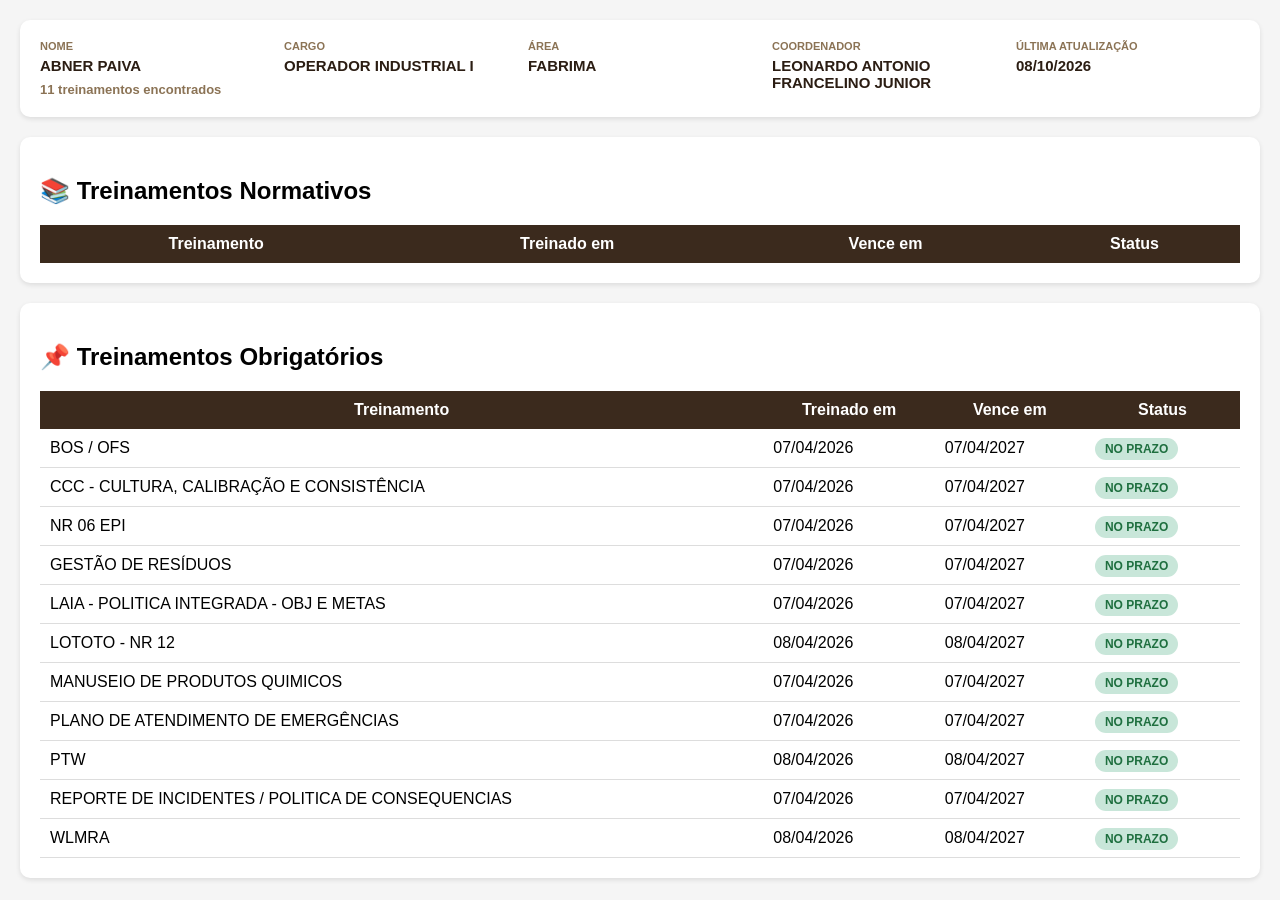
==== colaboradores/191_ABNER_PAIVA.html @ c3155c29 "Include training count and last update in collaborator info Added display of the number of trainings" ====
<!DOCTYPE html>
<html lang="pt-BR">

<head>
<meta charset="UTF-8">
<meta name="viewport" content="width=device-width, initial-scale=1">

<title>SHE Nexus V2</title>

<style>

body{
    font-family: Arial, sans-serif;
    margin:20px;
    background:#f5f5f5;
}

.card{
    background:white;
    padding:20px;
    border-radius:10px;
    margin-bottom:20px;
    box-shadow:0 2px 5px rgba(0,0,0,0.1);
}
.info-grid{
    display:grid;
    grid-template-columns:repeat(auto-fit,minmax(220px,1fr));
    gap:20px;
}

.info-item{
    display:flex;
    flex-direction:column;
}

.info-item span{
    font-size:11px;
    text-transform:uppercase;
    color:#8b7355;
    font-weight:700;
    margin-bottom:5px;
}

.info-item strong{
    font-size:15px;
    color:#2b1d13;
}
.section{
    background:white;
    padding:20px;
    border-radius:10px;
    margin-bottom:20px;
    box-shadow:0 2px 5px rgba(0,0,0,0.1);
}

table{
    width:100%;
    border-collapse:collapse;
}

th{
    background:#3b2a1d;
    color:white;
    padding:10px;
}

td{
    padding:10px;
    border-bottom:1px solid #ddd;
}

.badge{
    padding:4px 10px;
    border-radius:15px;
    font-size:12px;
    font-weight:bold;
}

.ok{
    background:#c8e6d9;
    color:#1e6f3f;
}

.vencido{
    background:#f5d1d1;
    color:#b32d2d;
}

.pendente{
    background:#fff3cd;
    color:#856404;
}

</style>

</head>

<body>

<div id="resultado"></div>

<script>

fetch('../dados.json')

.then(response => response.json())

.then(dados => {

    const arquivo = window.location.pathname
    .split('/')
    .pop();

const idfixo = arquivo.split('_')[0];

const colaborador = dados.filter(
    x => x.IDFIXO === idfixo
);
    
const quantidadeTreinamentos = colaborador.length;
    
    const info = colaborador[0];

    let obrigatoriosHTML = "";

    let normativosHTML = "";

    colaborador.forEach(item => {

        let classeStatus = "";

        if(item.STATUS === "NO PRAZO"){
            classeStatus = "ok";
        }

        else if(item.STATUS === "VENCIDO"){
            classeStatus = "vencido";
        }

        else{
            classeStatus = "pendente";
        }

        const linha = `
            <tr>
                <td>${item.TREINAMENTO}</td>
                <td>${item.TREINADO_EM}</td>
                <td>${item.VENCE_EM}</td>
                <td>
                    <span class="badge ${classeStatus}">
                        ${item.STATUS}
                    </span>
                </td>
            </tr>
        `;

        if(item.TIPO_TREINAMENTO === "NORM"){

            normativosHTML += linha;

        } else {

            obrigatoriosHTML += linha;

        }

    });

    document.getElementById("resultado").innerHTML = `

    <div class="card">

    <div class="info-grid">

        <div class="info-item">
            <span>Nome</span>
            <strong>${info.COLABORADOR_EXIBICAO}</strong>
            <div style="
    margin-top:8px;
    color:#8b7355;
    font-size:13px;
    font-weight:600;
">
    ${quantidadeTreinamentos} treinamentos encontrados
</div>
        </div>

        

        <div class="info-item">
            <span>Cargo</span>
            <strong>${info.CARGO}</strong>
        </div>

        <div class="info-item">
            <span>Área</span>
            <strong>${info.AREA}</strong>
        </div>

        <div class="info-item">
            <span>Coordenador</span>
            <strong>${info.COORDENADOR}</strong>
        </div>
        
        <div class="info-item">
    <span>Última Atualização</span>
    <strong>${info.ULTIMA_ATUALIZACAO_FORMATADA}</strong>
</div>

    </div>

</div>

    <div class="section">

        <h2>📚 Treinamentos Normativos</h2>

        <table>

            <thead>

                <tr>

                    <th>Treinamento</th>
                    <th>Treinado em</th>
                    <th>Vence em</th>
                    <th>Status</th>

                </tr>

            </thead>

            <tbody>

                ${normativosHTML}

            </tbody>

        </table>

    </div>

    <div class="section">

        <h2>📌 Treinamentos Obrigatórios</h2>

        <table>

            <thead>

                <tr>

                    <th>Treinamento</th>
                    <th>Treinado em</th>
                    <th>Vence em</th>
                    <th>Status</th>

                </tr>

            </thead>

            <tbody>

                ${obrigatoriosHTML}

            </tbody>

        </table>

    </div>

    `;

});

</script>

</body>

</html>
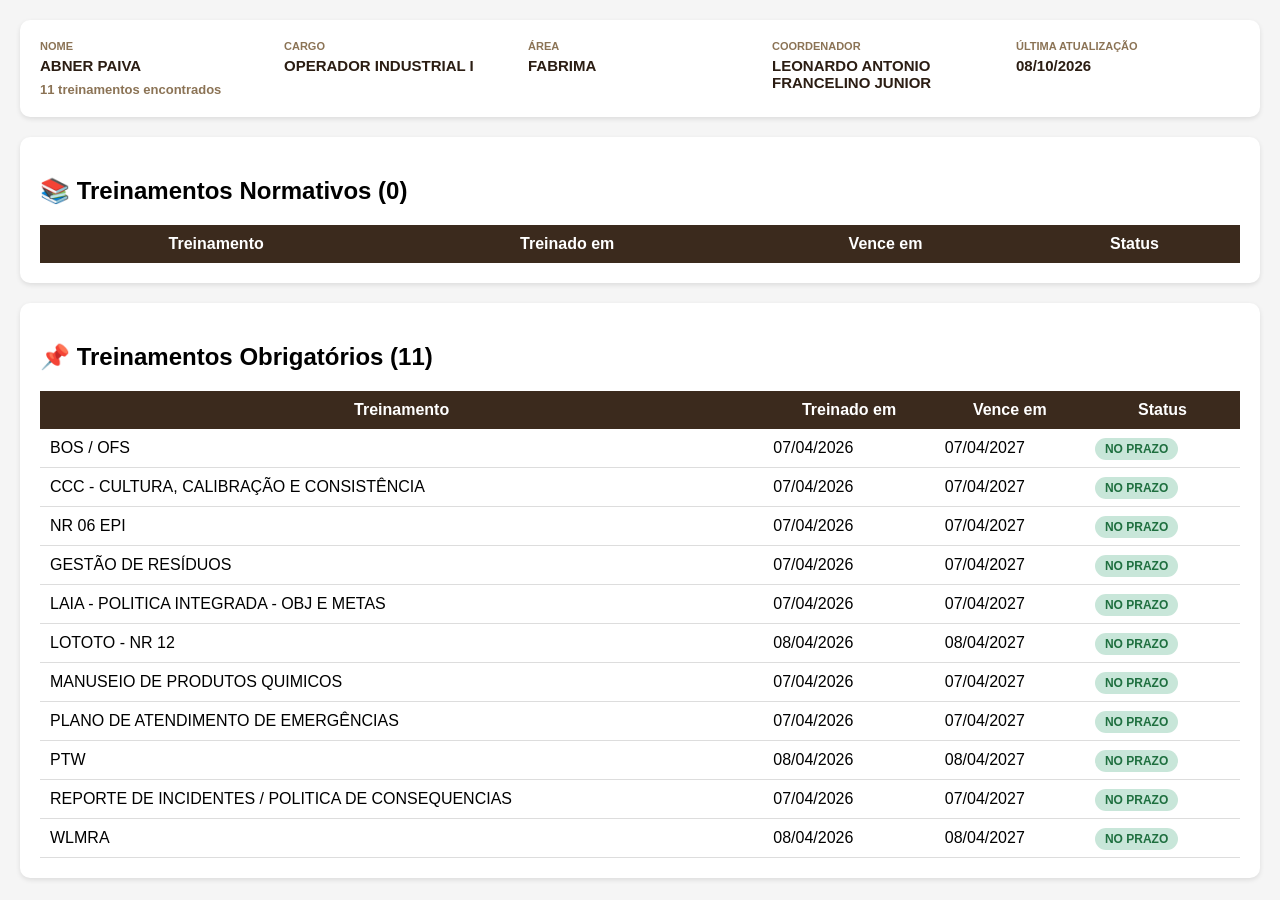
==== commit a6e1ed85: "Add total counters for trainings in HTML Added counters for mandatory and normative trainings to dis" ====
--- a/colaboradores/191_ABNER_PAIVA.html
+++ b/colaboradores/191_ABNER_PAIVA.html
@@ -122,8 +122,10 @@
     const info = colaborador[0];
 
     let obrigatoriosHTML = "";
-
     let normativosHTML = "";
+
+    let totalObrigatorios = 0;
+   let totalNormativos = 0;
 
     colaborador.forEach(item => {
 
@@ -156,13 +158,15 @@
 
         if(item.TIPO_TREINAMENTO === "NORM"){
 
-            normativosHTML += linha;
-
-        } else {
-
-            obrigatoriosHTML += linha;
-
-        }
+    normativosHTML += linha;
+    totalNormativos++;
+
+} else {
+
+    obrigatoriosHTML += linha;
+    totalObrigatorios++;
+
+}
 
     });
 
@@ -213,7 +217,7 @@
 
     <div class="section">
 
-        <h2>📚 Treinamentos Normativos</h2>
+        <h2>📚 Treinamentos Normativos (${totalNormativos})</h2>
 
         <table>
 
@@ -242,7 +246,7 @@
 
     <div class="section">
 
-        <h2>📌 Treinamentos Obrigatórios</h2>
+        <h2>📌 Treinamentos Obrigatórios (${totalObrigatorios})</h2>
 
         <table>
 
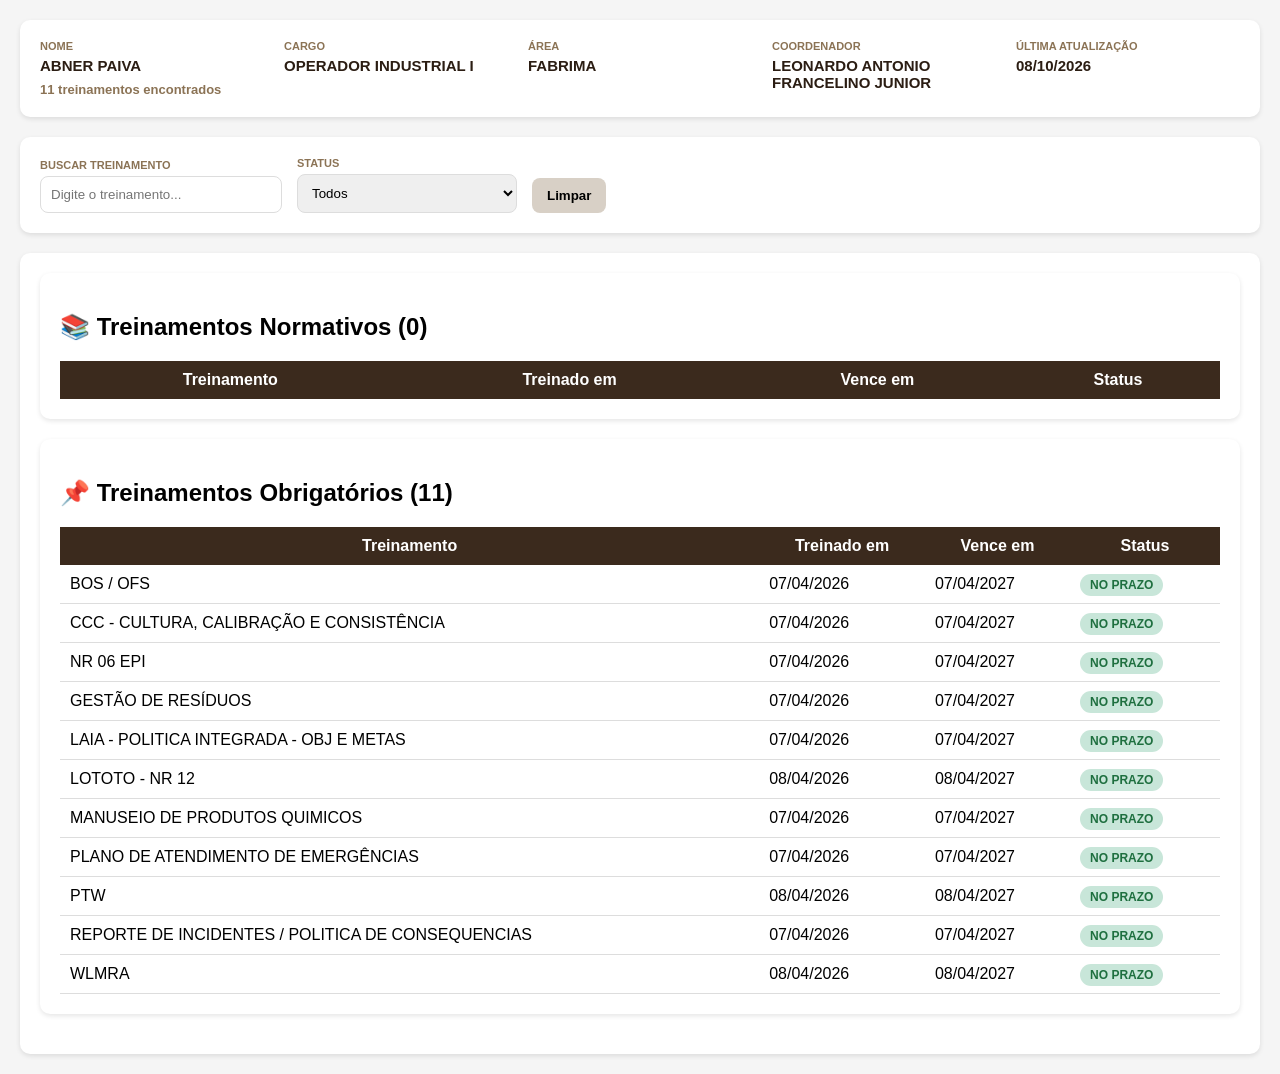
==== commit 4d3d7752: "Update 191_ABNER_PAIVA.html" ====
--- a/colaboradores/191_ABNER_PAIVA.html
+++ b/colaboradores/191_ABNER_PAIVA.html
@@ -89,6 +89,47 @@
 .pendente{
     background:#fff3cd;
     color:#856404;
+}
+    .filters{
+    background:white;
+    padding:20px;
+    border-radius:10px;
+    margin-bottom:20px;
+    display:flex;
+    gap:15px;
+    align-items:end;
+    flex-wrap:wrap;
+    box-shadow:0 2px 5px rgba(0,0,0,0.1);
+}
+
+.filter-group{
+    display:flex;
+    flex-direction:column;
+}
+
+.filter-group label{
+    font-size:11px;
+    font-weight:700;
+    text-transform:uppercase;
+    color:#8b7355;
+    margin-bottom:5px;
+}
+
+.filter-group input,
+.filter-group select{
+    padding:10px;
+    border:1px solid #ddd;
+    border-radius:8px;
+    min-width:220px;
+}
+
+.btn-limpar{
+    padding:10px 15px;
+    border:none;
+    border-radius:8px;
+    cursor:pointer;
+    background:#d8d0c6;
+    font-weight:bold;
 }
 
 </style>
@@ -214,6 +255,49 @@
     </div>
 
 </div>
+</div>
+
+<div class="filters">
+
+    <div class="filter-group">
+
+        <label>Buscar treinamento</label>
+
+        <input
+            type="text"
+            id="filtroTreinamento"
+            placeholder="Digite o treinamento..."
+        >
+
+    </div>
+
+    <div class="filter-group">
+
+        <label>Status</label>
+
+        <select id="filtroStatus">
+
+            <option value="">Todos</option>
+
+            <option value="NO PRAZO">NO PRAZO</option>
+
+            <option value="VENCIDO">VENCIDO</option>
+
+            <option value="PENDENTE">PENDENTE</option>
+
+        </select>
+
+    </div>
+
+    <button class="btn-limpar" id="btnLimpar">
+
+        Limpar
+
+    </button>
+
+</div>
+
+<div class="section">
 
     <div class="section">
 
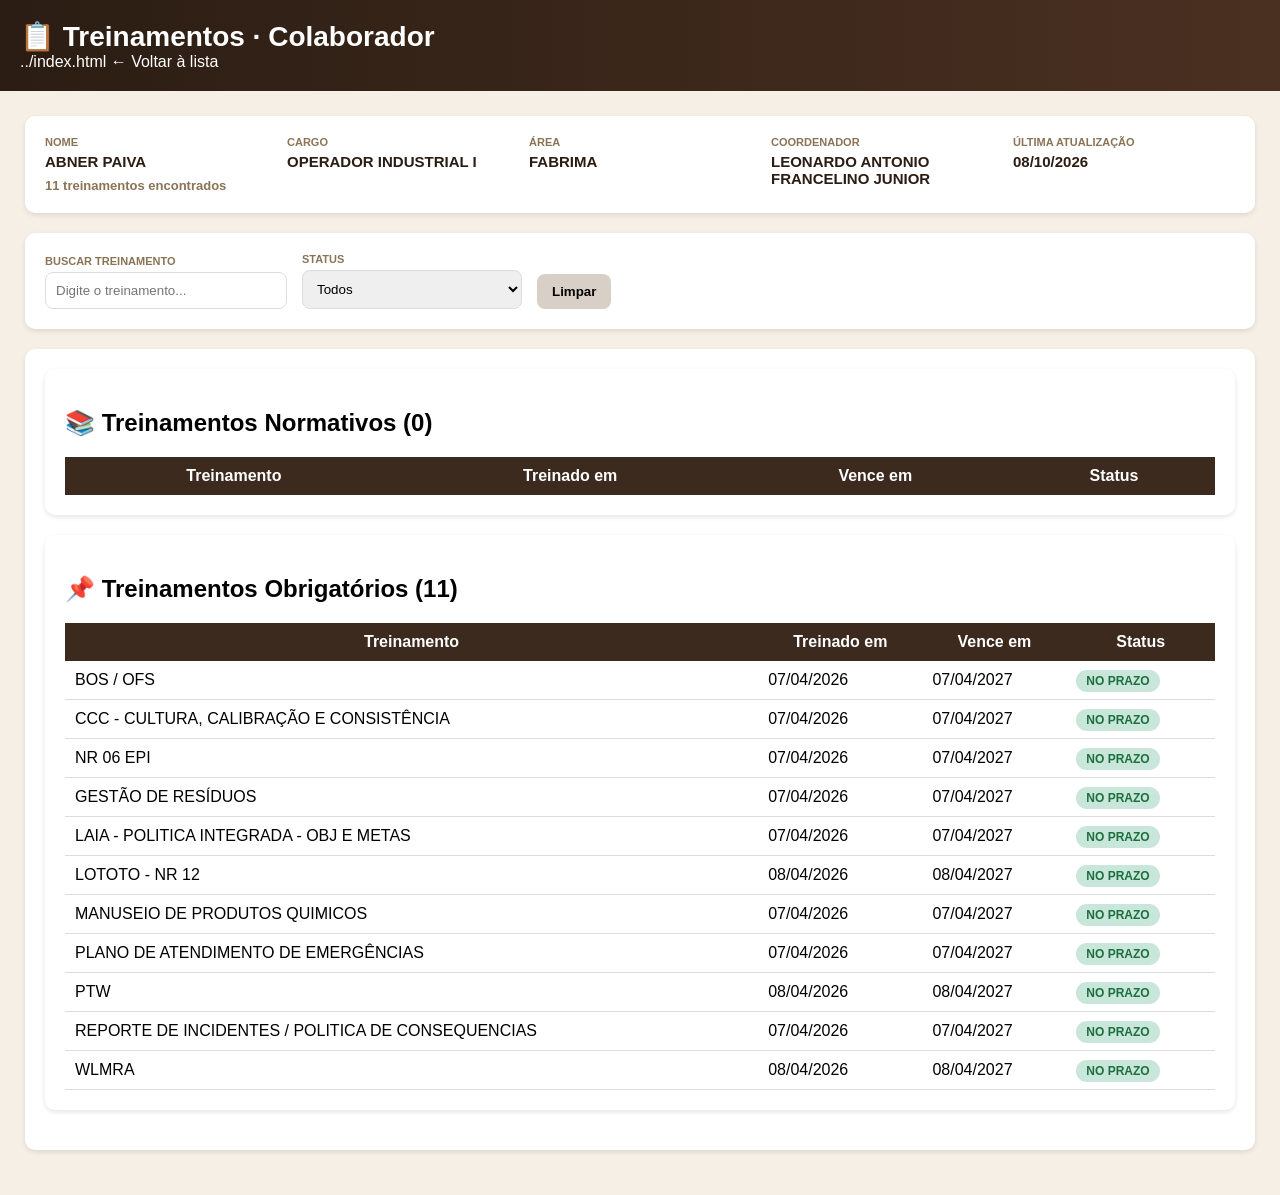
==== commit acc9d508: "Refactor styles in 191_ABNER_PAIVA.html Updated styles for body and header elements, added gradient " ====
--- a/colaboradores/191_ABNER_PAIVA.html
+++ b/colaboradores/191_ABNER_PAIVA.html
@@ -10,10 +10,33 @@
 <style>
 
 body{
-    font-family: Arial, sans-serif;
-    margin:20px;
-    background:#f5f5f5;
-}
+    margin:0;
+    font-family:'Segoe UI', Arial, sans-serif;
+    background:#f5efe6;
+}
+    .header{
+    background:linear-gradient(
+        90deg,
+        #2b1d13,
+        #4a3021
+    );
+
+    color:white;
+
+    padding:20px;
+}
+
+.header h1{
+    margin:0;
+    font-size:28px;
+}
+
+.header a{
+    color:#ffd6a8;
+    text-decoration:none;
+    font-size:14px;
+}
+
 
 .card{
     background:white;
@@ -26,6 +49,10 @@
     display:grid;
     grid-template-columns:repeat(auto-fit,minmax(220px,1fr));
     gap:20px;
+}
+    
+#resultado{
+    padding:25px;
 }
 
 .info-item{
@@ -137,6 +164,16 @@
 </head>
 
 <body>
+
+<div class="header">
+
+    <h1>📋 Treinamentos · Colaborador</h1>
+
+    ../index.html
+        ← Voltar à lista
+    </a>
+
+</div>
 
 <div id="resultado"></div>
 
@@ -358,8 +395,69 @@
     </div>
 
     `;
+function aplicarFiltros() {
+
+    const textoBusca =
+        document.getElementById("filtroTreinamento")
+        .value
+        .toLowerCase();
+
+    const statusSelecionado =
+        document.getElementById("filtroStatus")
+        .value;
+
+    const linhas = document.querySelectorAll("tbody tr");
+
+    linhas.forEach(linha => {
+
+        const treinamento =
+            linha.cells[0].innerText.toLowerCase();
+
+        const status =
+            linha.cells[3].innerText.trim();
+
+        const atendeTreinamento =
+            treinamento.includes(textoBusca);
+
+        const atendeStatus =
+            statusSelecionado === ""
+            ||
+            status === statusSelecionado;
+
+        if(atendeTreinamento && atendeStatus){
+
+            linha.style.display = "";
+
+        }
+        else{
+
+            linha.style.display = "none";
+
+        }
+
+    });
+
+}
+    document
+.getElementById("filtroTreinamento")
+.addEventListener("input", aplicarFiltros);
+
+document
+.getElementById("filtroStatus")
+.addEventListener("change", aplicarFiltros);
+
+    document
+.getElementById("btnLimpar")
+.addEventListener("click", () => {
+
+    document.getElementById("filtroTreinamento").value = "";
+
+    document.getElementById("filtroStatus").value = "";
+
+    aplicarFiltros();
 
 });
+});
 
 </script>
 
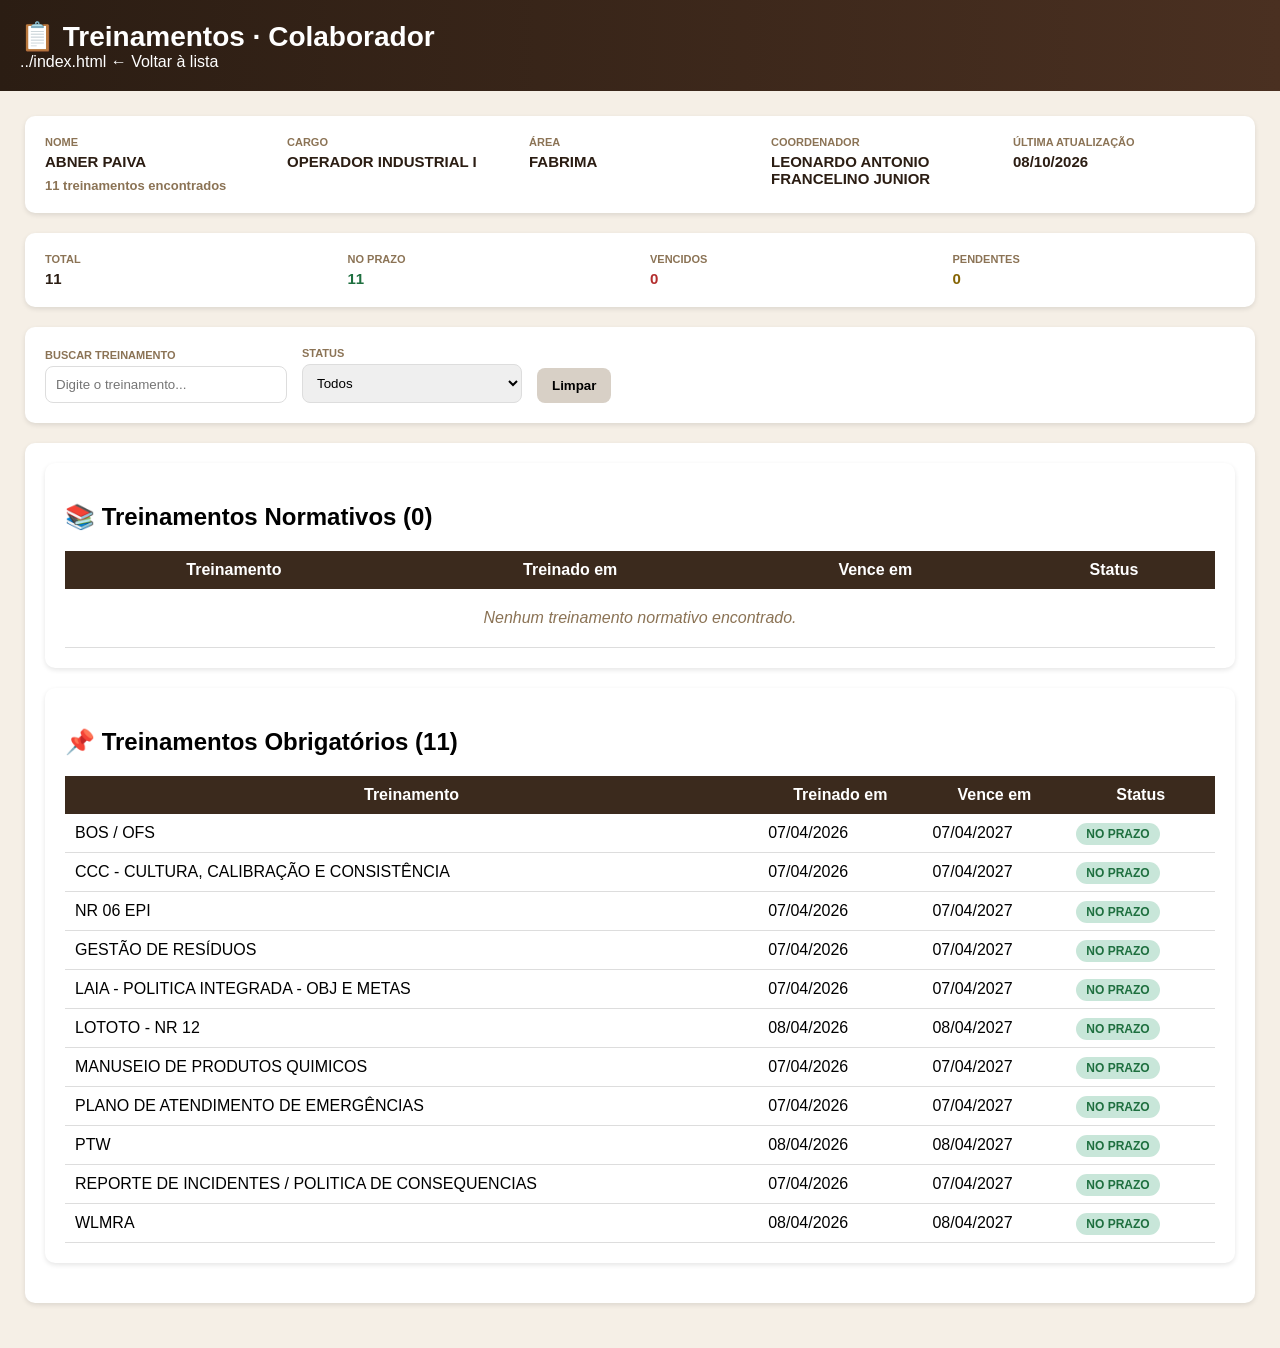
==== commit c71b5a60: "Enhance training status display and totals Added total counts for trainings and updated HTML structu" ====
--- a/colaboradores/191_ABNER_PAIVA.html
+++ b/colaboradores/191_ABNER_PAIVA.html
@@ -170,7 +170,8 @@
     <h1>📋 Treinamentos · Colaborador</h1>
 
     ../index.html
-        ← Voltar à lista
+    ← Voltar à lista
+</a>
     </a>
 
 </div>
@@ -204,11 +205,27 @@
 
     let totalObrigatorios = 0;
    let totalNormativos = 0;
+    
+    let totalNoPrazo = 0;
+let totalVencidos = 0;
+let totalPendentes = 0;
 
     colaborador.forEach(item => {
 
         let classeStatus = "";
 
+        if(item.STATUS === "NO PRAZO"){
+    totalNoPrazo++;
+}
+
+else if(item.STATUS === "VENCIDO"){
+    totalVencidos++;
+}
+
+else{
+    totalPendentes++;
+}
+        
         if(item.STATUS === "NO PRAZO"){
             classeStatus = "ok";
         }
@@ -292,6 +309,39 @@
     </div>
 
 </div>
+<div class="card">
+
+    <div class="info-grid">
+
+        <div class="info-item">
+            <span>Total</span>
+            <strong>${quantidadeTreinamentos}</strong>
+        </div>
+
+        <div class="info-item">
+            <span>No Prazo</span>
+            <strong style="color:#1e6f3f">
+                ${totalNoPrazo}
+            </strong>
+        </div>
+
+        <div class="info-item">
+            <span>Vencidos</span>
+            <strong style="color:#b32d2d">
+                ${totalVencidos}
+            </strong>
+        </div>
+
+        <div class="info-item">
+            <span>Pendentes</span>
+            <strong style="color:#856404">
+                ${totalPendentes}
+            </strong>
+        </div>
+
+    </div>
+
+</div>
 </div>
 
 <div class="filters">
@@ -357,7 +407,19 @@
 
             <tbody>
 
-                ${normativosHTML}
+                ${normativosHTML || `
+<tr>
+<td colspan="4"
+style="
+text-align:center;
+padding:20px;
+color:#8b7355;
+font-style:italic;
+">
+Nenhum treinamento normativo encontrado.
+</td>
+</tr>
+`}
 
             </tbody>
 
@@ -386,7 +448,19 @@
 
             <tbody>
 
-                ${obrigatoriosHTML}
+                ${obrigatoriosHTML || `
+<tr>
+<td colspan="4"
+style="
+text-align:center;
+padding:20px;
+color:#8b7355;
+font-style:italic;
+">
+Nenhum treinamento obrigatório encontrado.
+</td>
+</tr>
+`}
 
             </tbody>
 
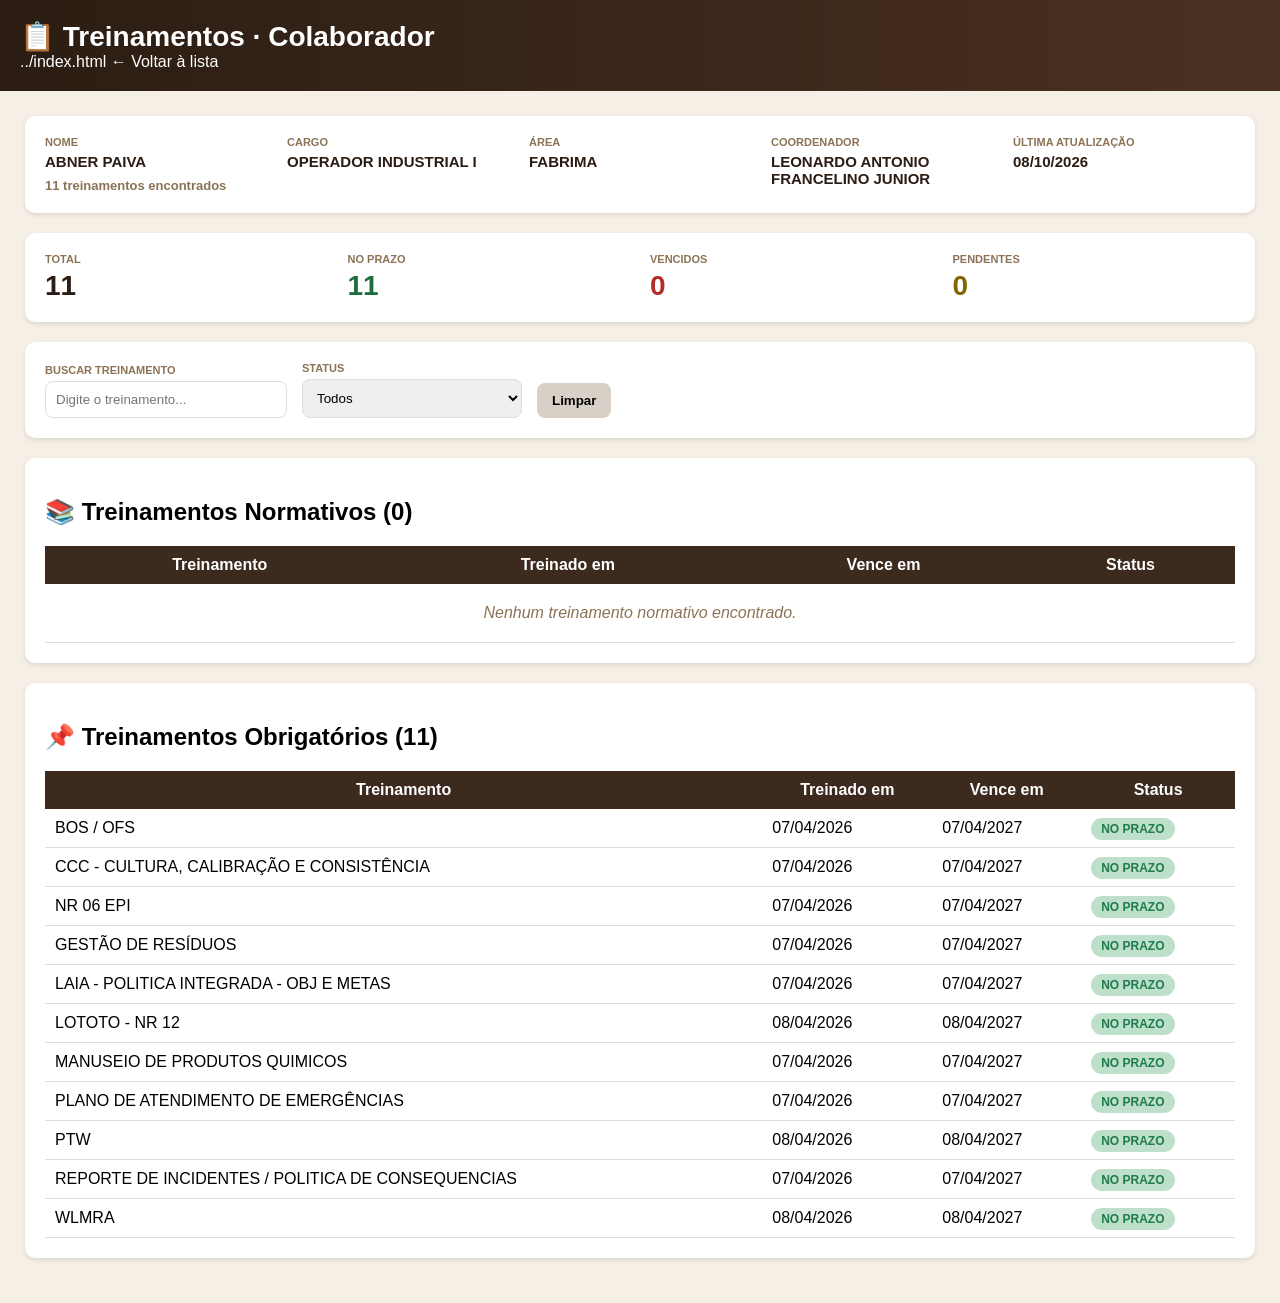
==== commit 5f460a4b: "Update styles and structure in ABNER_PAIVA.html" ====
--- a/colaboradores/191_ABNER_PAIVA.html
+++ b/colaboradores/191_ABNER_PAIVA.html
@@ -72,6 +72,9 @@
     font-size:15px;
     color:#2b1d13;
 }
+    .stats strong{
+    font-size:28px;
+}
 .section{
     background:white;
     padding:20px;
@@ -104,19 +107,20 @@
 }
 
 .ok{
-    background:#c8e6d9;
-    color:#1e6f3f;
+    background:#bedfc9;
+    color:#1f7c4e;
 }
 
 .vencido{
-    background:#f5d1d1;
-    color:#b32d2d;
+    background:#f4c7c7;
+    color:#a72323;
 }
 
 .pendente{
-    background:#fff3cd;
-    color:#856404;
-}
+    background:#f8e8b7;
+    color:#846000;
+}
+    
     .filters{
     background:white;
     padding:20px;
@@ -170,8 +174,7 @@
     <h1>📋 Treinamentos · Colaborador</h1>
 
     ../index.html
-    ← Voltar à lista
-</a>
+        ← Voltar à lista
     </a>
 
 </div>
@@ -313,26 +316,26 @@
 
     <div class="info-grid">
 
-        <div class="info-item">
+        <div class="info-item stats">
             <span>Total</span>
             <strong>${quantidadeTreinamentos}</strong>
         </div>
 
-        <div class="info-item">
+        <div class="info-item stats">
             <span>No Prazo</span>
             <strong style="color:#1e6f3f">
                 ${totalNoPrazo}
             </strong>
         </div>
 
-        <div class="info-item">
+        <div class="info-item stats">
             <span>Vencidos</span>
             <strong style="color:#b32d2d">
                 ${totalVencidos}
             </strong>
         </div>
 
-        <div class="info-item">
+        <div class="info-item stats">
             <span>Pendentes</span>
             <strong style="color:#856404">
                 ${totalPendentes}
@@ -385,8 +388,6 @@
 </div>
 
 <div class="section">
-
-    <div class="section">
 
         <h2>📚 Treinamentos Normativos (${totalNormativos})</h2>
 
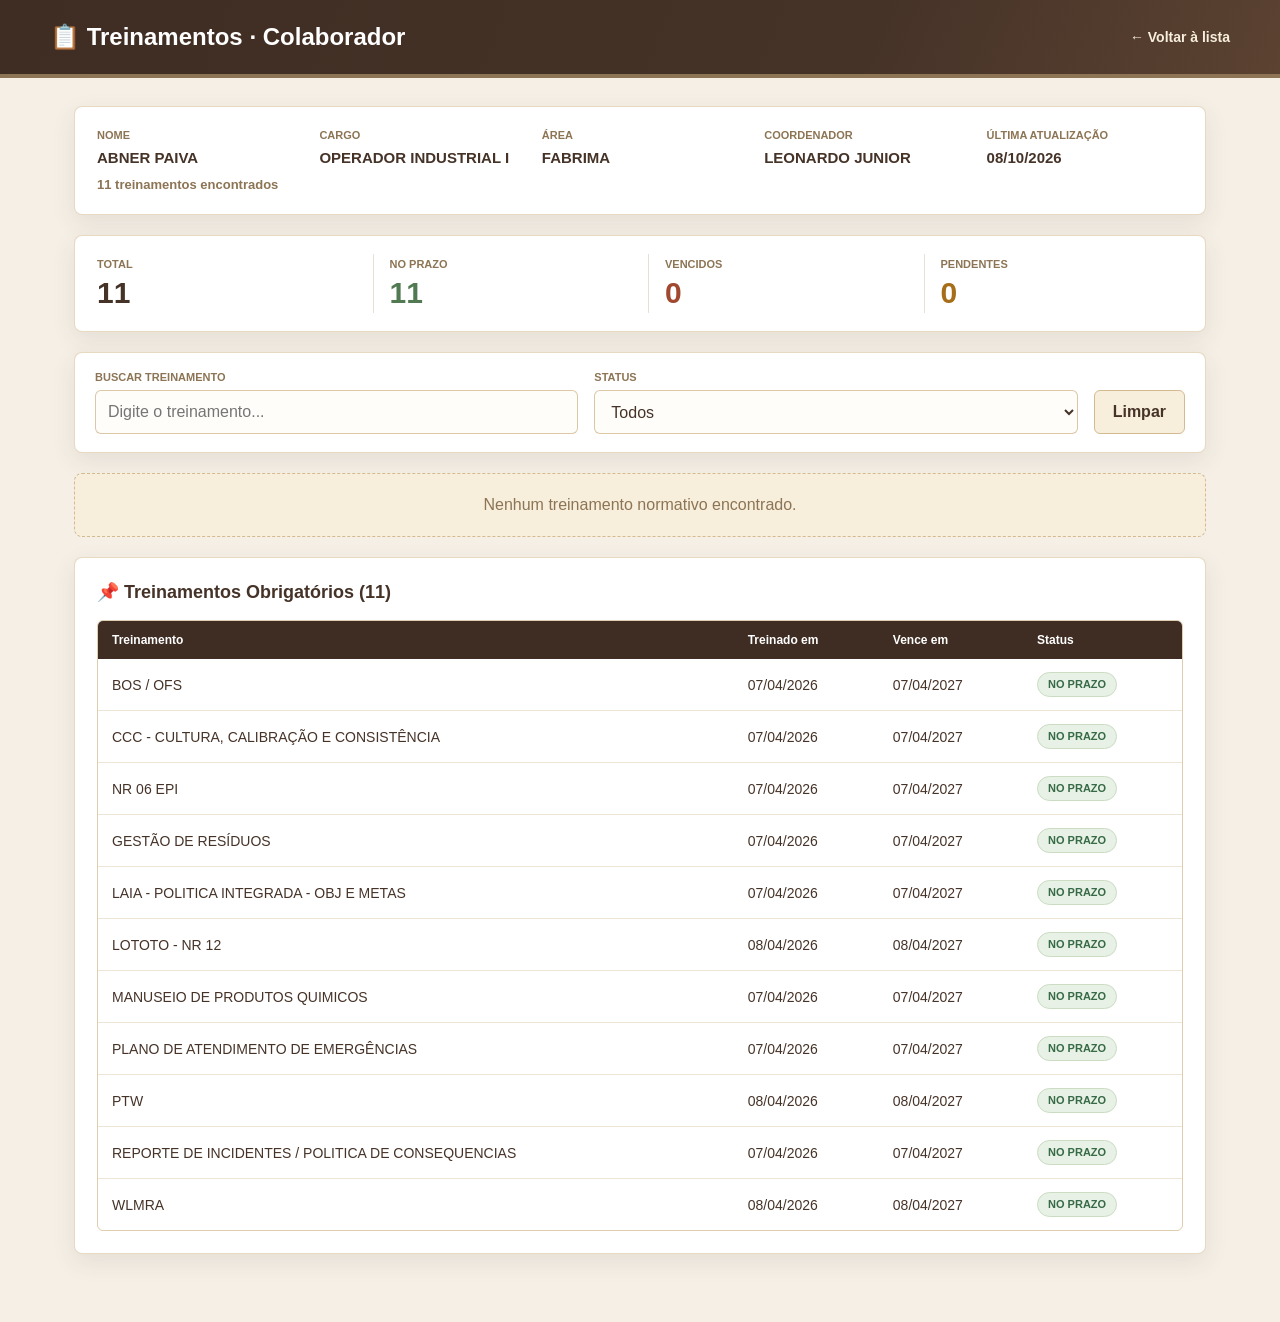
==== commit 89a84588: "feat: publish dynamic collaborator directory" ====
--- a/colaboradores/191_ABNER_PAIVA.html
+++ b/colaboradores/191_ABNER_PAIVA.html
@@ -7,534 +7,22 @@
 
 <title>SHE Nexus V2</title>
 
-<style>
-
-body{
-    margin:0;
-    font-family:'Segoe UI', Arial, sans-serif;
-    background:#f5efe6;
-}
-    .header{
-    background:linear-gradient(
-        90deg,
-        #2b1d13,
-        #4a3021
-    );
-
-    color:white;
-
-    padding:20px;
-}
-
-.header h1{
-    margin:0;
-    font-size:28px;
-}
-
-.header a{
-    color:#ffd6a8;
-    text-decoration:none;
-    font-size:14px;
-}
-
-
-.card{
-    background:white;
-    padding:20px;
-    border-radius:10px;
-    margin-bottom:20px;
-    box-shadow:0 2px 5px rgba(0,0,0,0.1);
-}
-.info-grid{
-    display:grid;
-    grid-template-columns:repeat(auto-fit,minmax(220px,1fr));
-    gap:20px;
-}
-    
-#resultado{
-    padding:25px;
-}
-
-.info-item{
-    display:flex;
-    flex-direction:column;
-}
-
-.info-item span{
-    font-size:11px;
-    text-transform:uppercase;
-    color:#8b7355;
-    font-weight:700;
-    margin-bottom:5px;
-}
-
-.info-item strong{
-    font-size:15px;
-    color:#2b1d13;
-}
-    .stats strong{
-    font-size:28px;
-}
-.section{
-    background:white;
-    padding:20px;
-    border-radius:10px;
-    margin-bottom:20px;
-    box-shadow:0 2px 5px rgba(0,0,0,0.1);
-}
-
-table{
-    width:100%;
-    border-collapse:collapse;
-}
-
-th{
-    background:#3b2a1d;
-    color:white;
-    padding:10px;
-}
-
-td{
-    padding:10px;
-    border-bottom:1px solid #ddd;
-}
-
-.badge{
-    padding:4px 10px;
-    border-radius:15px;
-    font-size:12px;
-    font-weight:bold;
-}
-
-.ok{
-    background:#bedfc9;
-    color:#1f7c4e;
-}
-
-.vencido{
-    background:#f4c7c7;
-    color:#a72323;
-}
-
-.pendente{
-    background:#f8e8b7;
-    color:#846000;
-}
-    
-    .filters{
-    background:white;
-    padding:20px;
-    border-radius:10px;
-    margin-bottom:20px;
-    display:flex;
-    gap:15px;
-    align-items:end;
-    flex-wrap:wrap;
-    box-shadow:0 2px 5px rgba(0,0,0,0.1);
-}
-
-.filter-group{
-    display:flex;
-    flex-direction:column;
-}
-
-.filter-group label{
-    font-size:11px;
-    font-weight:700;
-    text-transform:uppercase;
-    color:#8b7355;
-    margin-bottom:5px;
-}
-
-.filter-group input,
-.filter-group select{
-    padding:10px;
-    border:1px solid #ddd;
-    border-radius:8px;
-    min-width:220px;
-}
-
-.btn-limpar{
-    padding:10px 15px;
-    border:none;
-    border-radius:8px;
-    cursor:pointer;
-    background:#d8d0c6;
-    font-weight:bold;
-}
-
-</style>
+<link rel="stylesheet" href="../styles.css">
 
 </head>
 
 <body>
 
-<div class="header">
+<header class="header">
+    <div class="header-inner">
+        <h1>📋 Treinamentos · Colaborador</h1>
+        <a href="../index.html">← Voltar à lista</a>
+    </div>
+</header>
 
-    <h1>📋 Treinamentos · Colaborador</h1>
+<main id="resultado"></main>
 
-    ../index.html
-        ← Voltar à lista
-    </a>
-
-</div>
-
-<div id="resultado"></div>
-
-<script>
-
-fetch('../dados.json')
-
-.then(response => response.json())
-
-.then(dados => {
-
-    const arquivo = window.location.pathname
-    .split('/')
-    .pop();
-
-const idfixo = arquivo.split('_')[0];
-
-const colaborador = dados.filter(
-    x => x.IDFIXO === idfixo
-);
-    
-const quantidadeTreinamentos = colaborador.length;
-    
-    const info = colaborador[0];
-
-    let obrigatoriosHTML = "";
-    let normativosHTML = "";
-
-    let totalObrigatorios = 0;
-   let totalNormativos = 0;
-    
-    let totalNoPrazo = 0;
-let totalVencidos = 0;
-let totalPendentes = 0;
-
-    colaborador.forEach(item => {
-
-        let classeStatus = "";
-
-        if(item.STATUS === "NO PRAZO"){
-    totalNoPrazo++;
-}
-
-else if(item.STATUS === "VENCIDO"){
-    totalVencidos++;
-}
-
-else{
-    totalPendentes++;
-}
-        
-        if(item.STATUS === "NO PRAZO"){
-            classeStatus = "ok";
-        }
-
-        else if(item.STATUS === "VENCIDO"){
-            classeStatus = "vencido";
-        }
-
-        else{
-            classeStatus = "pendente";
-        }
-
-        const linha = `
-            <tr>
-                <td>${item.TREINAMENTO}</td>
-                <td>${item.TREINADO_EM}</td>
-                <td>${item.VENCE_EM}</td>
-                <td>
-                    <span class="badge ${classeStatus}">
-                        ${item.STATUS}
-                    </span>
-                </td>
-            </tr>
-        `;
-
-        if(item.TIPO_TREINAMENTO === "NORM"){
-
-    normativosHTML += linha;
-    totalNormativos++;
-
-} else {
-
-    obrigatoriosHTML += linha;
-    totalObrigatorios++;
-
-}
-
-    });
-
-    document.getElementById("resultado").innerHTML = `
-
-    <div class="card">
-
-    <div class="info-grid">
-
-        <div class="info-item">
-            <span>Nome</span>
-            <strong>${info.COLABORADOR_EXIBICAO}</strong>
-            <div style="
-    margin-top:8px;
-    color:#8b7355;
-    font-size:13px;
-    font-weight:600;
-">
-    ${quantidadeTreinamentos} treinamentos encontrados
-</div>
-        </div>
-
-        
-
-        <div class="info-item">
-            <span>Cargo</span>
-            <strong>${info.CARGO}</strong>
-        </div>
-
-        <div class="info-item">
-            <span>Área</span>
-            <strong>${info.AREA}</strong>
-        </div>
-
-        <div class="info-item">
-            <span>Coordenador</span>
-            <strong>${info.COORDENADOR}</strong>
-        </div>
-        
-        <div class="info-item">
-    <span>Última Atualização</span>
-    <strong>${info.ULTIMA_ATUALIZACAO_FORMATADA}</strong>
-</div>
-
-    </div>
-
-</div>
-<div class="card">
-
-    <div class="info-grid">
-
-        <div class="info-item stats">
-            <span>Total</span>
-            <strong>${quantidadeTreinamentos}</strong>
-        </div>
-
-        <div class="info-item stats">
-            <span>No Prazo</span>
-            <strong style="color:#1e6f3f">
-                ${totalNoPrazo}
-            </strong>
-        </div>
-
-        <div class="info-item stats">
-            <span>Vencidos</span>
-            <strong style="color:#b32d2d">
-                ${totalVencidos}
-            </strong>
-        </div>
-
-        <div class="info-item stats">
-            <span>Pendentes</span>
-            <strong style="color:#856404">
-                ${totalPendentes}
-            </strong>
-        </div>
-
-    </div>
-
-</div>
-</div>
-
-<div class="filters">
-
-    <div class="filter-group">
-
-        <label>Buscar treinamento</label>
-
-        <input
-            type="text"
-            id="filtroTreinamento"
-            placeholder="Digite o treinamento..."
-        >
-
-    </div>
-
-    <div class="filter-group">
-
-        <label>Status</label>
-
-        <select id="filtroStatus">
-
-            <option value="">Todos</option>
-
-            <option value="NO PRAZO">NO PRAZO</option>
-
-            <option value="VENCIDO">VENCIDO</option>
-
-            <option value="PENDENTE">PENDENTE</option>
-
-        </select>
-
-    </div>
-
-    <button class="btn-limpar" id="btnLimpar">
-
-        Limpar
-
-    </button>
-
-</div>
-
-<div class="section">
-
-        <h2>📚 Treinamentos Normativos (${totalNormativos})</h2>
-
-        <table>
-
-            <thead>
-
-                <tr>
-
-                    <th>Treinamento</th>
-                    <th>Treinado em</th>
-                    <th>Vence em</th>
-                    <th>Status</th>
-
-                </tr>
-
-            </thead>
-
-            <tbody>
-
-                ${normativosHTML || `
-<tr>
-<td colspan="4"
-style="
-text-align:center;
-padding:20px;
-color:#8b7355;
-font-style:italic;
-">
-Nenhum treinamento normativo encontrado.
-</td>
-</tr>
-`}
-
-            </tbody>
-
-        </table>
-
-    </div>
-
-    <div class="section">
-
-        <h2>📌 Treinamentos Obrigatórios (${totalObrigatorios})</h2>
-
-        <table>
-
-            <thead>
-
-                <tr>
-
-                    <th>Treinamento</th>
-                    <th>Treinado em</th>
-                    <th>Vence em</th>
-                    <th>Status</th>
-
-                </tr>
-
-            </thead>
-
-            <tbody>
-
-                ${obrigatoriosHTML || `
-<tr>
-<td colspan="4"
-style="
-text-align:center;
-padding:20px;
-color:#8b7355;
-font-style:italic;
-">
-Nenhum treinamento obrigatório encontrado.
-</td>
-</tr>
-`}
-
-            </tbody>
-
-        </table>
-
-    </div>
-
-    `;
-function aplicarFiltros() {
-
-    const textoBusca =
-        document.getElementById("filtroTreinamento")
-        .value
-        .toLowerCase();
-
-    const statusSelecionado =
-        document.getElementById("filtroStatus")
-        .value;
-
-    const linhas = document.querySelectorAll("tbody tr");
-
-    linhas.forEach(linha => {
-
-        const treinamento =
-            linha.cells[0].innerText.toLowerCase();
-
-        const status =
-            linha.cells[3].innerText.trim();
-
-        const atendeTreinamento =
-            treinamento.includes(textoBusca);
-
-        const atendeStatus =
-            statusSelecionado === ""
-            ||
-            status === statusSelecionado;
-
-        if(atendeTreinamento && atendeStatus){
-
-            linha.style.display = "";
-
-        }
-        else{
-
-            linha.style.display = "none";
-
-        }
-
-    });
-
-}
-    document
-.getElementById("filtroTreinamento")
-.addEventListener("input", aplicarFiltros);
-
-document
-.getElementById("filtroStatus")
-.addEventListener("change", aplicarFiltros);
-
-    document
-.getElementById("btnLimpar")
-.addEventListener("click", () => {
-
-    document.getElementById("filtroTreinamento").value = "";
-
-    document.getElementById("filtroStatus").value = "";
-
-    aplicarFiltros();
-
-});
-});
-
-</script>
+<script src="../app.js" defer></script>
 
 </body>
 
--- a/styles.css
+++ b/styles.css
@@ -0,0 +1,504 @@
+:root {
+    color-scheme: light;
+    font-family: "Segoe UI", Arial, sans-serif;
+    color: #463328;
+    background: #f5efe6;
+    font-synthesis: none;
+    text-rendering: optimizeLegibility;
+    --ink: #463328;
+    --muted: #8c7454;
+    --line: #e8dcc8;
+    --surface: #ffffff;
+    --brown-primary: #463328;
+    --brown-dark: #3f2c22;
+    --mocha: #8c7454;
+    --latte: #d3ba91;
+    --ambition: #a04830;
+    --freedom: #cc902d;
+    --crema: #f7eedc;
+    --page-bg: #f5efe6;
+    --shadow: 0 8px 24px rgba(70, 51, 40, 0.09);
+}
+
+* {
+    box-sizing: border-box;
+}
+
+body {
+    min-width: 320px;
+    margin: 0;
+    background: var(--page-bg);
+}
+
+.header {
+    padding: 22px max(24px, calc((100% - 1180px) / 2));
+    color: #fff;
+    background: linear-gradient(112deg, #3f2c22, #463328 68%, #5b4231);
+    border-bottom: 4px solid var(--mocha);
+}
+
+.header-inner {
+    display: flex;
+    align-items: center;
+    justify-content: space-between;
+    gap: 20px;
+    max-width: 1180px;
+    margin: 0 auto;
+}
+
+.header h1 {
+    margin: 0;
+    font-size: 24px;
+    line-height: 1.25;
+}
+
+.header a {
+    flex: 0 0 auto;
+    color: var(--crema);
+    font-size: 14px;
+    font-weight: 650;
+    text-decoration: none;
+}
+
+.header a:hover,
+.header a:focus-visible {
+    color: #fff;
+    text-decoration: underline;
+    text-underline-offset: 4px;
+}
+
+#resultado {
+    width: min(1180px, 100%);
+    margin: 0 auto;
+    padding: 28px 24px 48px;
+}
+
+.directory-main {
+    width: min(1180px, 100%);
+    margin: 0 auto;
+    padding: 28px 24px 48px;
+}
+
+.directory-heading {
+    display: flex;
+    align-items: end;
+    justify-content: space-between;
+    gap: 20px;
+    margin-bottom: 18px;
+}
+
+.directory-heading h2 {
+    margin: 0;
+    color: var(--brown-primary);
+    font-size: 22px;
+}
+
+.directory-summary {
+    margin: 7px 0 0;
+    color: var(--muted);
+    font-size: 14px;
+}
+
+.directory-sort {
+    flex: 0 1 210px;
+}
+
+.directory-filters {
+    margin-bottom: 14px;
+}
+
+.directory-grid {
+    display: grid;
+    grid-template-columns: repeat(auto-fill, minmax(min(100%, 280px), 1fr));
+    gap: 14px;
+}
+
+.directory-grid > .employee-card {
+    min-width: 0;
+    margin: 0;
+    padding: 19px;
+}
+
+.employee-card h3 {
+    margin: 0 0 16px;
+    font-size: 17px;
+    line-height: 1.35;
+    overflow-wrap: anywhere;
+}
+
+.employee-card h3 a {
+    color: var(--brown-primary);
+    text-decoration: none;
+}
+
+.employee-card h3 a:hover,
+.employee-card h3 a:focus-visible {
+    color: var(--ambition);
+    text-decoration: underline;
+    text-underline-offset: 3px;
+}
+
+.employee-details {
+    display: grid;
+    gap: 12px;
+    margin: 0;
+}
+
+.employee-details dt {
+    margin-bottom: 4px;
+    color: var(--mocha);
+    font-size: 10px;
+    font-weight: 750;
+    text-transform: uppercase;
+}
+
+.employee-details dd {
+    margin: 0;
+    color: var(--ink);
+    font-size: 14px;
+    line-height: 1.4;
+    overflow-wrap: anywhere;
+}
+
+.directory-status {
+    margin: 0 0 14px;
+    color: var(--muted);
+    font-size: 14px;
+}
+
+.card,
+.section,
+.filters {
+    margin-bottom: 20px;
+    padding: 22px;
+    background: var(--surface);
+    border: 1px solid rgba(211, 186, 145, 0.55);
+    border-radius: 8px;
+    box-shadow: var(--shadow);
+}
+
+.info-grid {
+    display: grid;
+    grid-template-columns: repeat(auto-fit, minmax(min(100%, 190px), 1fr));
+    gap: 22px 26px;
+}
+
+.info-item {
+    display: flex;
+    min-width: 0;
+    flex-direction: column;
+    gap: 6px;
+}
+
+.info-item > span {
+    color: var(--muted);
+    font-size: 11px;
+    font-weight: 750;
+    text-transform: uppercase;
+}
+
+.info-item > strong {
+    color: var(--ink);
+    font-size: 15px;
+    line-height: 1.4;
+    overflow-wrap: anywhere;
+}
+
+.training-count {
+    margin-top: 3px;
+    color: var(--muted);
+    font-size: 13px;
+    font-weight: 600;
+}
+
+.stats-card {
+    padding: 18px 22px;
+    background: var(--surface);
+    border-color: rgba(211, 186, 145, 0.55);
+}
+
+.stats-card .info-grid {
+    grid-template-columns: repeat(4, minmax(0, 1fr));
+    gap: 16px;
+}
+
+.stats-card .info-item {
+    padding: 4px 16px;
+    border-left: 1px solid rgba(140, 116, 84, 0.22);
+}
+
+.stats-card .info-item:first-child {
+    padding-left: 0;
+    border-left: 0;
+}
+
+.stats-card .info-item > span {
+    color: var(--mocha);
+}
+
+.stats-card .stats strong {
+    color: var(--brown-primary);
+    font-size: 30px;
+    line-height: 1.1;
+    font-variant-numeric: tabular-nums;
+}
+
+.stats-card .stat-total strong {
+    color: var(--brown-primary);
+}
+
+.stats-card .stat-good strong {
+    color: #527a52;
+}
+
+.stats-card .stat-overdue strong {
+    color: var(--ambition);
+}
+
+.stats-card .stat-pending strong {
+    color: #a66e18;
+}
+
+.filters {
+    display: flex;
+    align-items: end;
+    flex-wrap: wrap;
+    gap: 16px;
+    padding: 18px 20px;
+}
+
+.filter-group {
+    display: flex;
+    min-width: 0;
+    flex: 1 1 240px;
+    flex-direction: column;
+    gap: 7px;
+}
+
+.filter-group label {
+    color: var(--muted);
+    font-size: 11px;
+    font-weight: 750;
+    text-transform: uppercase;
+}
+
+.filter-group input,
+.filter-group select {
+    width: 100%;
+    min-height: 44px;
+    padding: 10px 12px;
+    color: var(--ink);
+    background: #fffdfa;
+    border: 1px solid rgba(211, 186, 145, 0.8);
+    border-radius: 6px;
+    font: inherit;
+}
+
+.filter-group input:focus,
+.filter-group select:focus {
+    outline: 3px solid rgba(160, 72, 48, 0.14);
+    border-color: var(--ambition);
+}
+
+.btn-limpar {
+    min-height: 44px;
+    padding: 10px 18px;
+    color: var(--brown-primary);
+    background: var(--crema);
+    border: 1px solid var(--latte);
+    border-radius: 6px;
+    cursor: pointer;
+    font: inherit;
+    font-weight: 700;
+}
+
+.btn-limpar:hover,
+.btn-limpar:focus-visible {
+    background: #efe1c7;
+}
+
+.section h2 {
+    margin: 0 0 16px;
+    color: var(--ink);
+    font-size: 18px;
+    line-height: 1.35;
+}
+
+.table-scroll {
+    overflow-x: auto;
+    border: 1px solid rgba(211, 186, 145, 0.72);
+    border-radius: 6px;
+}
+
+.training-total {
+    font-variant-numeric: tabular-nums;
+}
+
+table {
+    width: 100%;
+    border-collapse: collapse;
+    text-align: left;
+}
+
+th {
+    padding: 12px 14px;
+    color: #fff;
+    background: var(--brown-dark);
+    font-size: 12px;
+    font-weight: 700;
+    white-space: nowrap;
+}
+
+td {
+    padding: 13px 14px;
+    border-bottom: 1px solid #eee5d7;
+    font-size: 14px;
+}
+
+tbody tr:last-child td {
+    border-bottom: 0;
+}
+
+tbody tr:hover {
+    background: #fbf6eb;
+}
+
+.badge {
+    display: inline-flex;
+    align-items: center;
+    min-height: 25px;
+    padding: 4px 10px;
+    border: 1px solid transparent;
+    border-radius: 999px;
+    font-size: 11px;
+    font-weight: 800;
+    line-height: 1.2;
+    white-space: nowrap;
+}
+
+.ok {
+    color: #376a47;
+    background: #e8f1e5;
+    border-color: #cbdcc3;
+}
+
+.vencido {
+    color: #963f2b;
+    background: #f8e7e1;
+    border-color: #ebc9bd;
+}
+
+.pendente {
+    color: #8c5d16;
+    background: #fbf0d7;
+    border-color: #ead7aa;
+}
+
+.empty-state {
+    margin-bottom: 20px;
+    padding: 22px;
+    color: var(--muted);
+    background: var(--crema);
+    border: 1px dashed var(--latte);
+    border-radius: 8px;
+    text-align: center;
+}
+
+@media (max-width: 640px) {
+    .header {
+        padding: 18px 16px;
+    }
+
+    .header-inner {
+        align-items: flex-start;
+        flex-direction: column;
+        gap: 12px;
+    }
+
+    .header h1 {
+        font-size: 21px;
+    }
+
+    #resultado {
+        padding: 18px 14px 32px;
+    }
+
+    .directory-main {
+        padding: 20px 14px 32px;
+    }
+
+    .directory-heading {
+        align-items: stretch;
+        flex-direction: column;
+        gap: 14px;
+    }
+
+    .directory-sort {
+        flex-basis: auto;
+    }
+
+    .card,
+    .section {
+        padding: 17px;
+    }
+
+    .stats-card {
+        padding: 16px;
+    }
+
+    .stats-card .info-grid {
+        grid-template-columns: repeat(2, minmax(0, 1fr));
+        gap: 18px 8px;
+    }
+
+    .stats-card .info-item {
+        padding: 0 10px;
+    }
+
+    .stats-card .info-item:nth-child(odd) {
+        padding-left: 0;
+        border-left: 0;
+    }
+
+    .filters {
+        align-items: stretch;
+        padding: 16px;
+    }
+
+    .filter-group {
+        flex-basis: 100%;
+    }
+
+    .btn-limpar {
+        width: 100%;
+    }
+
+    th,
+    td {
+        padding: 11px 12px;
+    }
+}
+
+@media (max-width: 767px) {
+    .table-scroll {
+        max-height: 60vh;
+        overflow: auto;
+        scroll-behavior: smooth;
+        overscroll-behavior: contain;
+    }
+
+    table {
+        min-width: 680px;
+    }
+
+    th,
+    td {
+        white-space: nowrap;
+    }
+
+    th {
+        position: sticky;
+        top: 0;
+        z-index: 1;
+    }
+}
